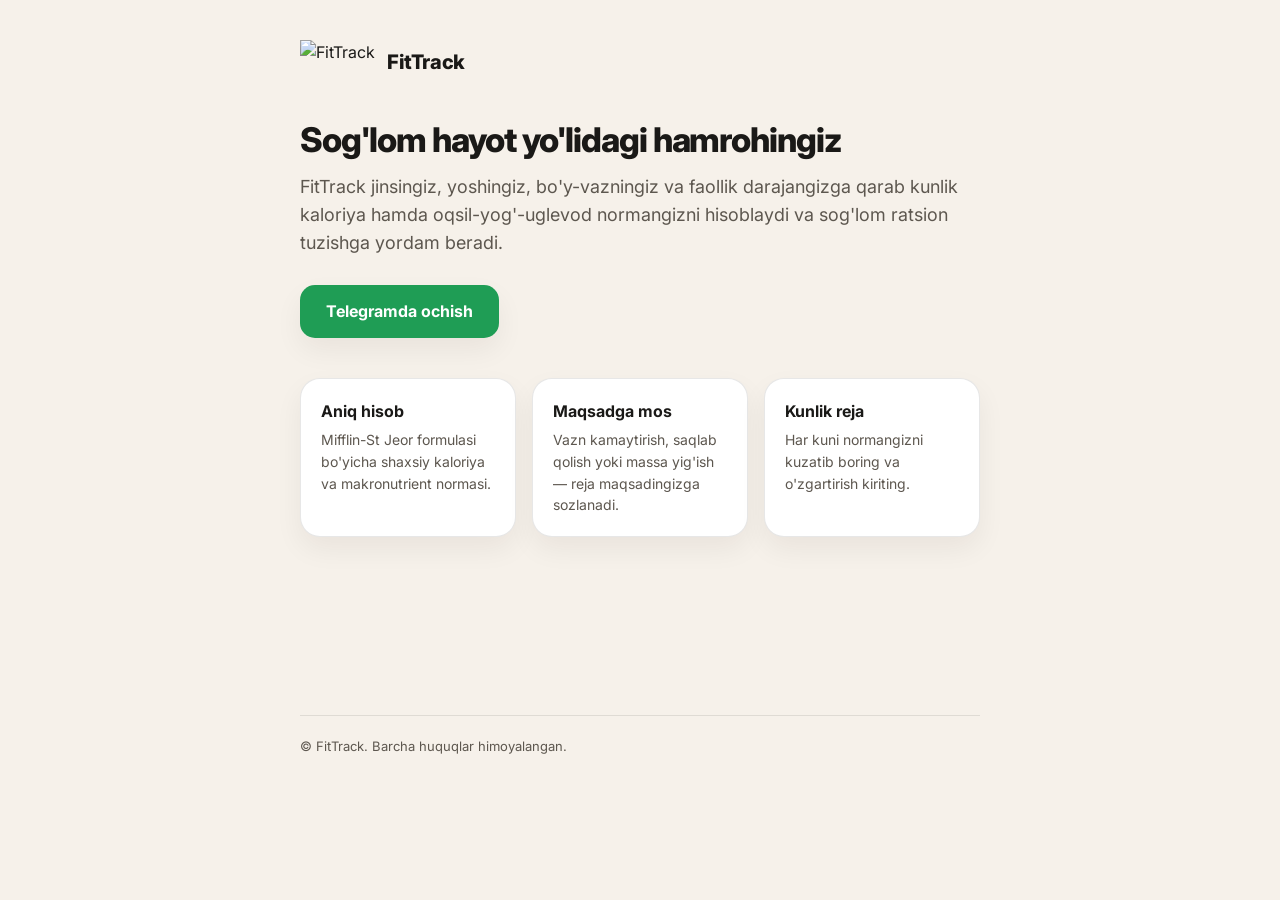
==== app/api/webapp/landing.html @ 9a45fc25 "Webapp: root landing page + Yandex RTB ad slots - Add GET / landing page (200) so the domain passes " ====
<!doctype html>
<html lang="uz">
<head>
<meta charset="utf-8" />
<meta name="viewport" content="width=device-width, initial-scale=1, viewport-fit=cover" />
<title>FitTrack — sog'lom hayot yo'lidagi hamrohingiz</title>
<meta name="description" content="FitTrack — kunlik kaloriya va makronutrient normangizni hisoblab, sog'lom ratsion tuzishga yordam beruvchi Telegram yordamchisi." />
<link rel="icon" href="/assets/logo.png" />
<link rel="preconnect" href="https://fonts.googleapis.com">
<link rel="preconnect" href="https://fonts.gstatic.com" crossorigin>
<link href="https://fonts.googleapis.com/css2?family=Inter:wght@400;500;600;700;800&display=swap" rel="stylesheet">
<!-- Yandex Advertising Network (RTB) loader -->
<script>window.yaContextCb = window.yaContextCb || [];</script>
<script src="https://yandex.ru/ads/system/context.js" async></script>
<style>
  :root {
    --paper: #f6f1ea; --card: #ffffff; --ink: #1a1917; --ink-soft: #5d574f;
    --line: rgba(26,25,23,0.10); --green: #1f9d55; --green-deep: #17864a;
    --shadow: 0 12px 28px rgba(26,25,23,0.06); --radius-lg: 20px; --radius-md: 15px;
  }
  * { box-sizing: border-box; }
  body {
    margin: 0; background: var(--paper); color: var(--ink);
    font-family: "Inter", system-ui, -apple-system, sans-serif; line-height: 1.55;
  }
  .wrap { max-width: 720px; margin: 0 auto; padding: 40px 20px 64px; }
  .brand { display: flex; align-items: center; gap: 12px; margin-bottom: 36px; }
  .brand img { height: 44px; width: auto; }
  .brand b { font-size: 20px; font-weight: 800; letter-spacing: -0.02em; }
  h1 { font-size: 34px; line-height: 1.15; font-weight: 800; letter-spacing: -0.03em; margin: 0 0 14px; }
  .lead { font-size: 18px; color: var(--ink-soft); margin: 0 0 28px; }
  .cta {
    display: inline-block; background: var(--green); color: #fff; text-decoration: none;
    font-weight: 700; font-size: 16px; padding: 14px 26px; border-radius: var(--radius-md);
    box-shadow: var(--shadow); transition: background .15s;
  }
  .cta:hover { background: var(--green-deep); }
  .grid { display: grid; gap: 16px; grid-template-columns: repeat(auto-fit, minmax(200px, 1fr)); margin: 40px 0; }
  .feat { background: var(--card); border: 1px solid var(--line); border-radius: var(--radius-lg); padding: 20px; box-shadow: var(--shadow); }
  .feat h3 { margin: 0 0 6px; font-size: 16px; font-weight: 700; }
  .feat p { margin: 0; font-size: 14px; color: var(--ink-soft); }
  .ad { margin: 40px 0; min-height: 90px; }
  footer { margin-top: 48px; padding-top: 20px; border-top: 1px solid var(--line); font-size: 13px; color: var(--ink-soft); }
</style>
</head>
<body>
<div class="wrap">
  <div class="brand"><img src="/assets/logo.png" alt="FitTrack" /><b>FitTrack</b></div>

  <h1>Sog'lom hayot yo'lidagi hamrohingiz</h1>
  <p class="lead">FitTrack jinsingiz, yoshingiz, bo'y-vazningiz va faollik darajangizga qarab kunlik kaloriya hamda oqsil-yog'-uglevod normangizni hisoblaydi va sog'lom ratsion tuzishga yordam beradi.</p>

  <a class="cta" href="__BOT_LINK__" rel="noopener">Telegramda ochish</a>

  <div class="grid">
    <div class="feat"><h3>Aniq hisob</h3><p>Mifflin-St Jeor formulasi bo'yicha shaxsiy kaloriya va makronutrient normasi.</p></div>
    <div class="feat"><h3>Maqsadga mos</h3><p>Vazn kamaytirish, saqlab qolish yoki massa yig'ish — reja maqsadingizga sozlanadi.</p></div>
    <div class="feat"><h3>Kunlik reja</h3><p>Har kuni normangizni kuzatib boring va o'zgartirish kiriting.</p></div>
  </div>

  <!-- Yandex RTB reklama bloki. blockId ni Yandex kabinetidan olib qo'ying (R-A-XXXXXXX-N). -->
  <div class="ad">
    <div id="yandex_rtb_R-A-LANDING-1"></div>
    <script>
      window.yaContextCb.push(() => {
        if (typeof Ya === "undefined") return;
        Ya.Context.AdvManager.render({
          blockId: "R-A-LANDING-1",
          renderTo: "yandex_rtb_R-A-LANDING-1",
        });
      });
    </script>
  </div>

  <footer>© FitTrack. Barcha huquqlar himoyalangan.</footer>
</div>
</body>
</html>
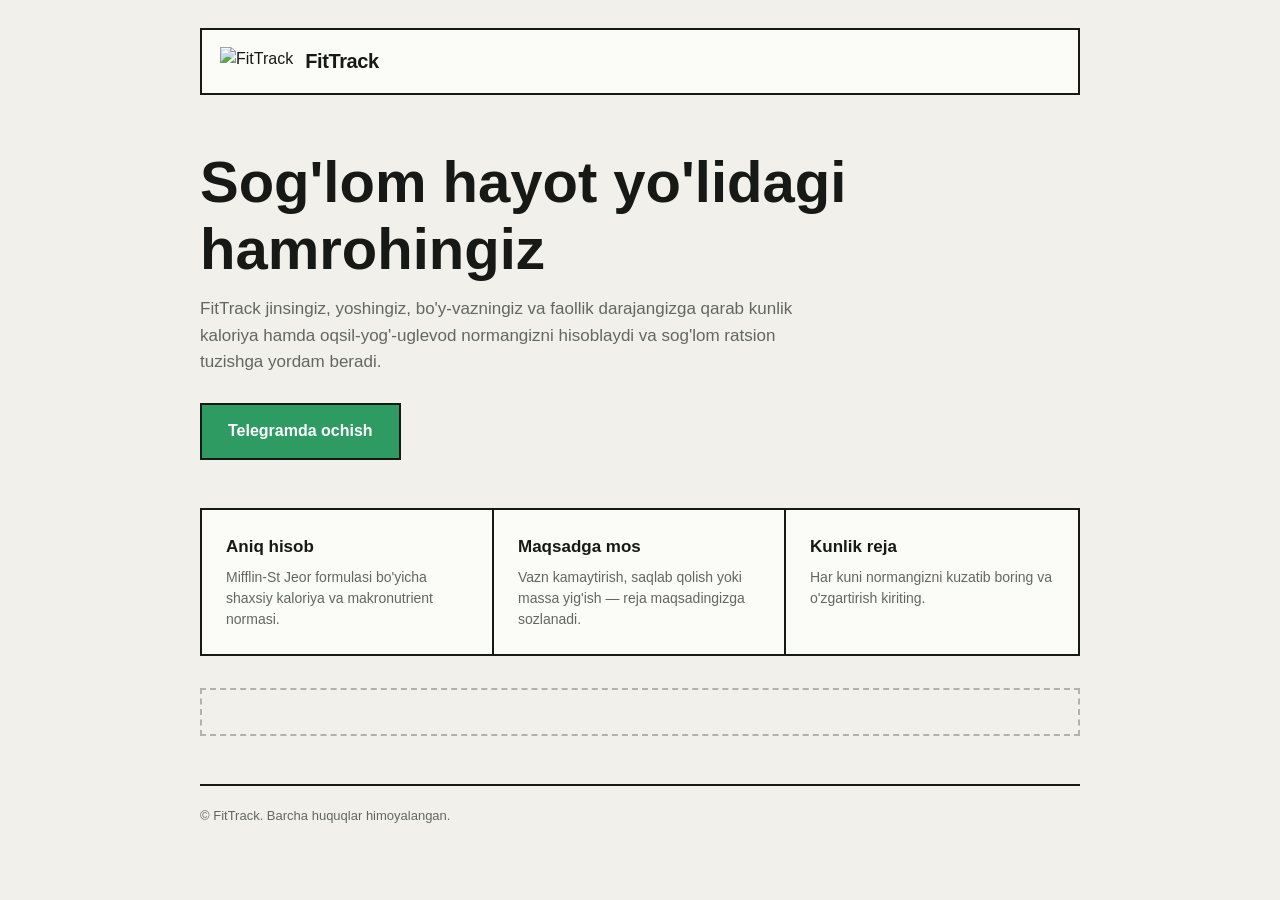
==== commit a423ec7a: "Initial Commit" ====
--- a/app/api/webapp/landing.html
+++ b/app/api/webapp/landing.html
@@ -41,6 +41,60 @@
   .feat p { margin: 0; font-size: 14px; color: var(--ink-soft); }
   .ad { margin: 40px 0; min-height: 90px; }
   footer { margin-top: 48px; padding-top: 20px; border-top: 1px solid var(--line); font-size: 13px; color: var(--ink-soft); }
+
+  :root {
+    --paper: #f1f0ea; --card: #fbfbf7; --ink: #171916; --ink-soft: #626861;
+    --line: #171916; --green: #2d9b62; --green-deep: #21794b;
+    --shadow: 5px 5px 0 rgba(23,25,22,0.12);
+  }
+  body { font-family: "Arial Narrow", "Avenir Next", sans-serif; }
+  .wrap {
+    max-width: 920px;
+    padding: 28px 20px 56px;
+  }
+  .brand {
+    padding: 16px 18px;
+    margin-bottom: 54px;
+    background: var(--card);
+    border: 2px solid var(--ink);
+  }
+  .brand img { height: 30px; }
+  h1 { max-width: 680px; font-size: clamp(36px, 7vw, 58px); letter-spacing: 0; }
+  .lead { max-width: 640px; font-size: 17px; line-height: 1.55; }
+  .cta {
+    border-radius: 0;
+    background: var(--green);
+    box-shadow: none;
+    border: 2px solid var(--ink);
+    color: #fff;
+  }
+  .cta:hover { background: var(--green-deep); }
+  .grid { gap: 0; margin: 48px 0 32px; border: 2px solid var(--ink); }
+  .feat {
+    border: 0;
+    border-right: 2px solid var(--ink);
+    border-radius: 0;
+    padding: 24px;
+    box-shadow: none;
+  }
+  .feat:last-child { border-right: 0; }
+  .feat h3 { font-size: 17px; }
+  .feat p { line-height: 1.5; }
+  .ad {
+    margin: 32px 0;
+    min-height: 0;
+    padding: 22px;
+    border: 2px dashed #aeb4aa;
+    text-align: center;
+  }
+  footer { border-top: 2px solid var(--ink); }
+  @media (max-width: 620px) {
+    .wrap { padding: 16px 14px 40px; }
+    .brand { margin-bottom: 38px; }
+    .grid { grid-template-columns: 1fr; }
+    .feat { border-right: 0; border-bottom: 2px solid var(--ink); }
+    .feat:last-child { border-bottom: 0; }
+  }
 </style>
 </head>
 <body>
@@ -60,13 +114,13 @@
 
   <!-- Yandex RTB reklama bloki. blockId ni Yandex kabinetidan olib qo'ying (R-A-XXXXXXX-N). -->
   <div class="ad">
-    <div id="yandex_rtb_R-A-LANDING-1"></div>
+    <div id="yandex_rtb_R-A-20020837-1"></div>
     <script>
       window.yaContextCb.push(() => {
         if (typeof Ya === "undefined") return;
         Ya.Context.AdvManager.render({
-          blockId: "R-A-LANDING-1",
-          renderTo: "yandex_rtb_R-A-LANDING-1",
+          blockId: "R-A-20020837-1",
+          renderTo: "yandex_rtb_R-A-20020837-1",
         });
       });
     </script>
